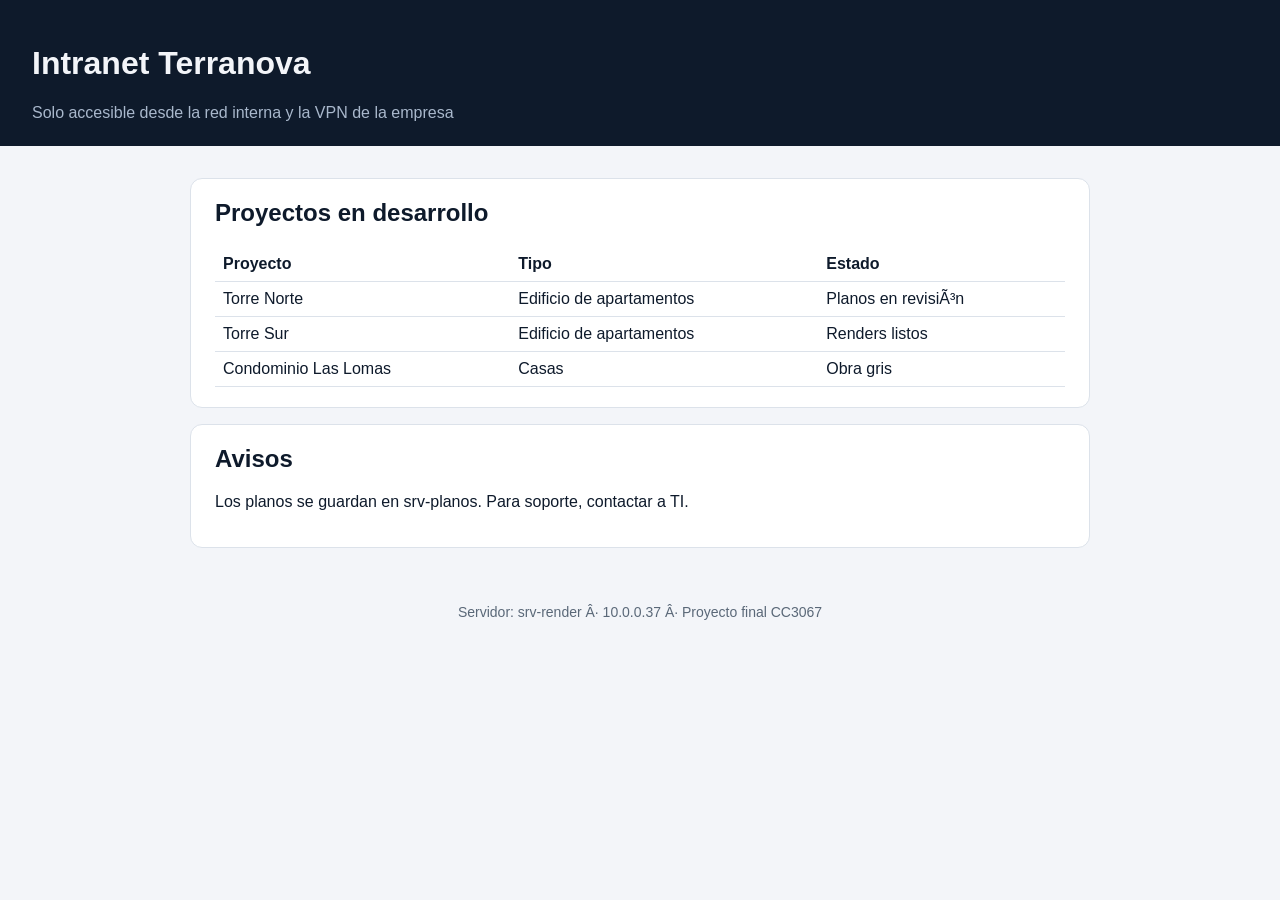
==== config-fase3/intranet.html @ af99b327 "cambios fase 3" ====
<!doctype html>
<html lang="es">
<head>
<meta charset="utf-8">
<meta name="viewport" content="width=device-width, initial-scale=1">
<title>Intranet Terranova</title>
<style>
  body { font-family: Arial, sans-serif; margin: 0; background: #f3f5f9; color: #0e1a2b; }
  header { background: #0e1a2b; color: #f3f5f9; padding: 24px 32px; }
  header p { color: #a9b8cc; margin: 4px 0 0; }
  main { max-width: 900px; margin: 32px auto; padding: 0 16px; }
  .card { background: #fff; border: 1px solid #dce2ea; border-radius: 12px; padding: 20px 24px; margin-bottom: 16px; }
  h2 { margin-top: 0; }
  table { border-collapse: collapse; width: 100%; }
  th, td { text-align: left; padding: 8px; border-bottom: 1px solid #dce2ea; }
  footer { text-align: center; color: #5a6878; font-size: 14px; padding: 24px; }
</style>
</head>
<body>
<header>
  <h1>Intranet Terranova</h1>
  <p>Solo accesible desde la red interna y la VPN de la empresa</p>
</header>
<main>
  <div class="card">
    <h2>Proyectos en desarrollo</h2>
    <table>
      <tr><th>Proyecto</th><th>Tipo</th><th>Estado</th></tr>
      <tr><td>Torre Norte</td><td>Edificio de apartamentos</td><td>Planos en revisiÃ³n</td></tr>
      <tr><td>Torre Sur</td><td>Edificio de apartamentos</td><td>Renders listos</td></tr>
      <tr><td>Condominio Las Lomas</td><td>Casas</td><td>Obra gris</td></tr>
    </table>
  </div>
  <div class="card">
    <h2>Avisos</h2>
    <p>Los planos se guardan en srv-planos. Para soporte, contactar a TI.</p>
  </div>
</main>
<footer>Servidor: srv-render Â· 10.0.0.37 Â· Proyecto final CC3067</footer>
</body>
</html>
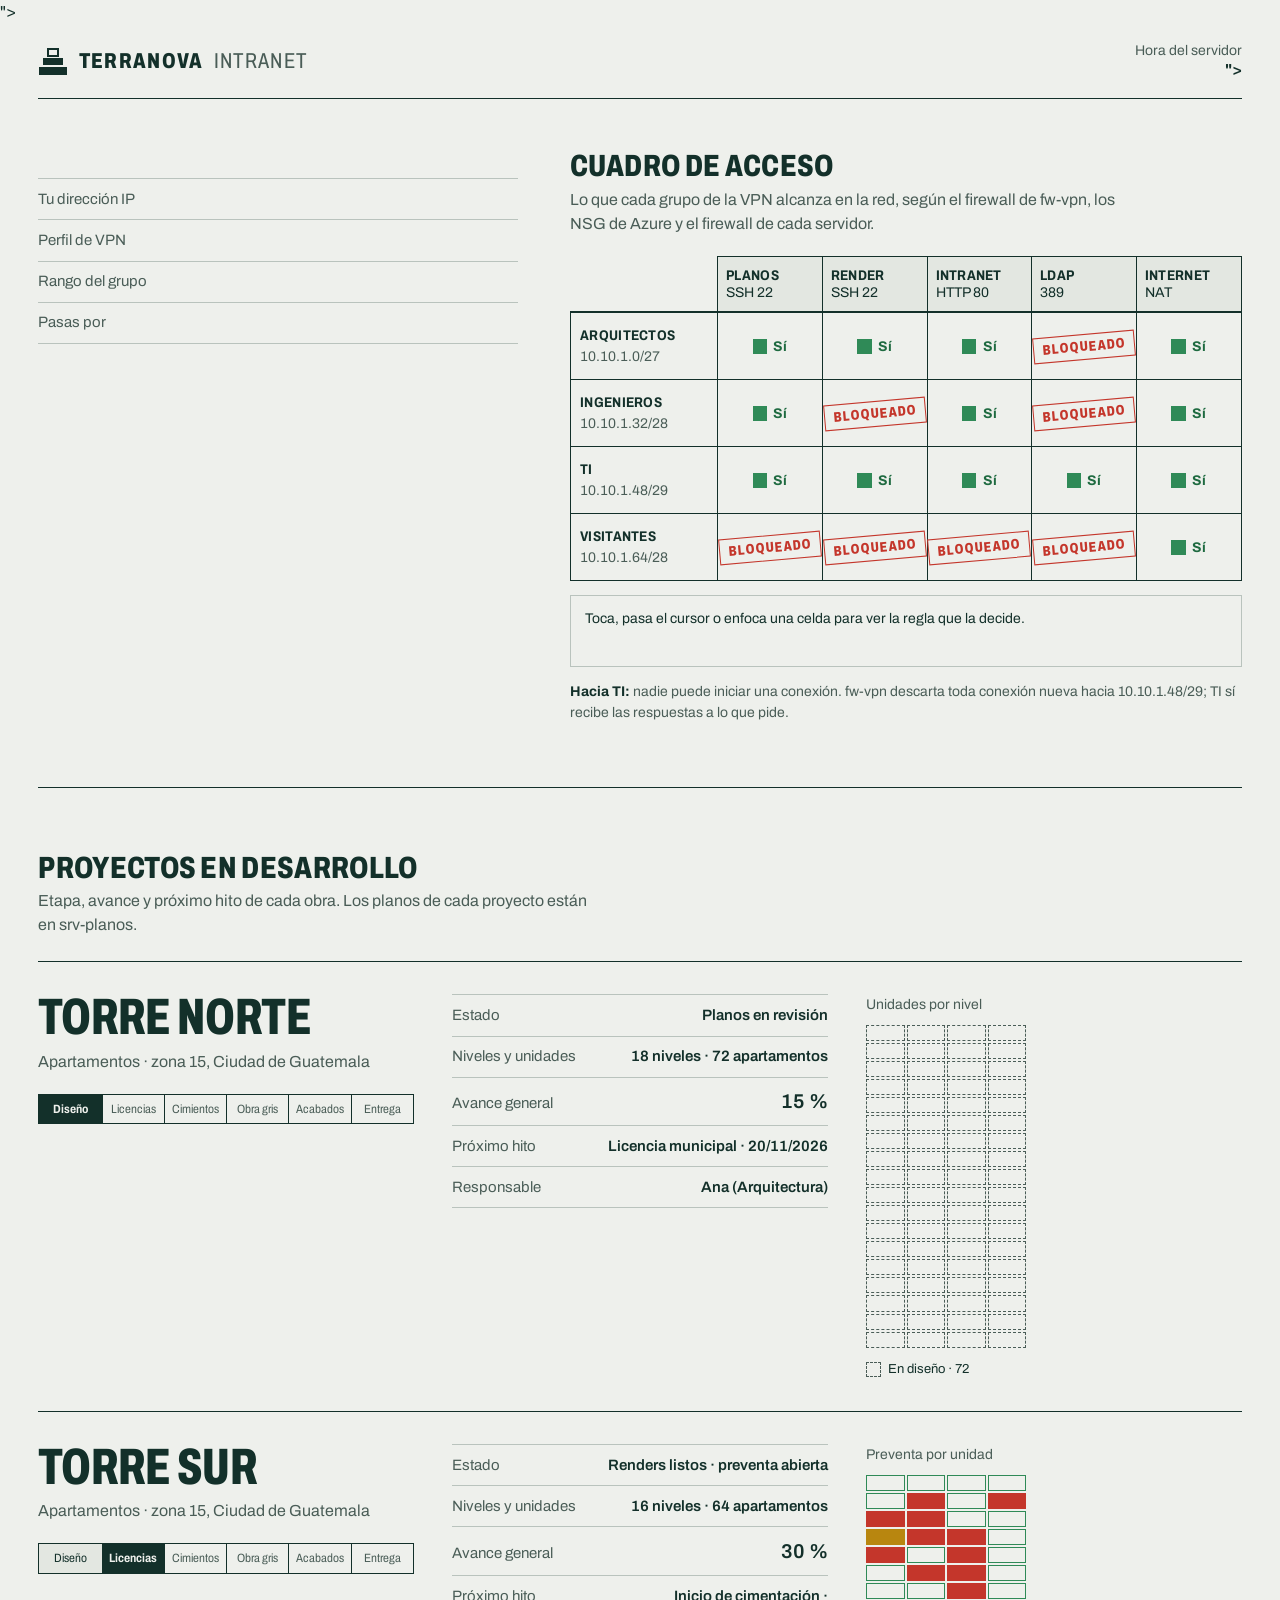
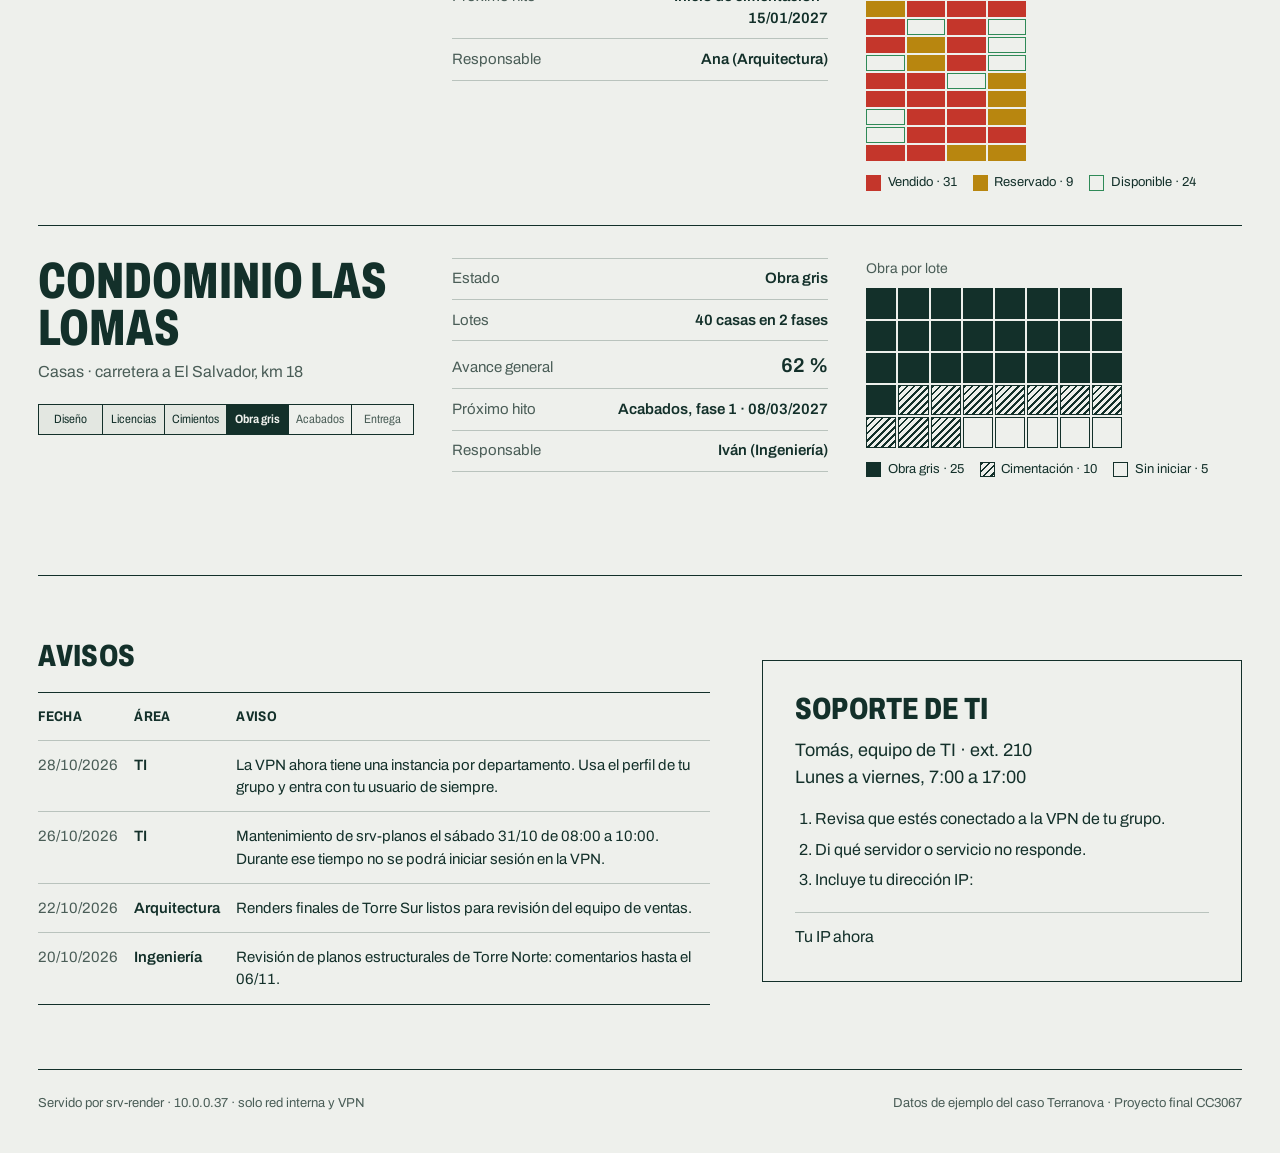
==== commit ff0d4b18: "feat: rediseñar intranet con detección de grupo por IP de la VPN" ====
--- a/config-fase3/intranet.html
+++ b/config-fase3/intranet.html
@@ -1,41 +1,502 @@
 <!doctype html>
-<html lang="es">
+<html lang="es" data-grupo="<!--# echo var="grupo" default="desconocido" -->">
 <head>
 <meta charset="utf-8">
 <meta name="viewport" content="width=device-width, initial-scale=1">
 <title>Intranet Terranova</title>
+<link rel="preload" href="archivo.woff2" as="font" type="font/woff2" crossorigin>
 <style>
-  body { font-family: Arial, sans-serif; margin: 0; background: #f3f5f9; color: #0e1a2b; }
-  header { background: #0e1a2b; color: #f3f5f9; padding: 24px 32px; }
-  header p { color: #a9b8cc; margin: 4px 0 0; }
-  main { max-width: 900px; margin: 32px auto; padding: 0 16px; }
-  .card { background: #fff; border: 1px solid #dce2ea; border-radius: 12px; padding: 20px 24px; margin-bottom: 16px; }
-  h2 { margin-top: 0; }
-  table { border-collapse: collapse; width: 100%; }
-  th, td { text-align: left; padding: 8px; border-bottom: 1px solid #dce2ea; }
-  footer { text-align: center; color: #5a6878; font-size: 14px; padding: 24px; }
+@font-face {
+  font-family: "Archivo";
+  src: url("archivo.woff2") format("woff2");
+  font-weight: 100 900;
+  font-stretch: 62% 125%;
+  font-display: swap;
+}
+
+:root {
+  --papel: #eef0ec;
+  --papel-hondo: #e3e7e1;
+  --tinta: #13302a;
+  --tinta-suave: #4a5d57;
+  --linea: #13302a;
+  --linea-tenue: #b9c3bd;
+  --si: #2f8a57;
+  --si-texto: #1e6a40;
+  --no: #c4362b;
+  --reserva: #b8860f; /* más oscuro que #d9a21f para que la celda se distinga del papel (2.8:1) */
+  --grupo: #13302a;
+  --grupo-fondo: #dfe6e2;
+  color-scheme: light;
+}
+html[data-grupo="arquitectos"] { --grupo: #1e4f8f; --grupo-fondo: #dde6f1; }
+html[data-grupo="ingenieros"]  { --grupo: #9a4a17; --grupo-fondo: #f2e3d8; }
+html[data-grupo="ti"]          { --grupo: #5a3d8a; --grupo-fondo: #e7e1f0; }
+html[data-grupo="visitantes"]  { --grupo: #55605b; --grupo-fondo: #e4e7e5; }
+
+* { box-sizing: border-box; }
+.sr { position: absolute; width: 1px; height: 1px; overflow: hidden; clip: rect(0 0 0 0); white-space: nowrap; }
+html { background: var(--papel); scrollbar-color: var(--tinta-suave) var(--papel-hondo); }
+body {
+  margin: 0;
+  font-family: "Archivo", system-ui, sans-serif;
+  font-stretch: 100%;
+  font-size: 1rem;
+  line-height: 1.5;
+  color: var(--tinta);
+  background: var(--papel);
+  -webkit-font-smoothing: antialiased;
+}
+::selection { background: var(--grupo); color: var(--papel); }
+a { color: inherit; text-underline-offset: 0.2em; }
+:focus-visible { outline: 2px solid var(--grupo); outline-offset: 2px; }
+
+.hoja { max-width: 88rem; margin: 0 auto; padding: 0 clamp(1rem, 3vw, 2.5rem); }
+
+/* Encabezado */
+.barra {
+  display: flex; align-items: center; justify-content: space-between; gap: 1rem;
+  padding: 1.1rem 0; border-bottom: 1px solid var(--linea);
+}
+.marca { display: flex; align-items: center; gap: 0.65rem; text-decoration: none; }
+.marca svg { width: 30px; height: 30px; flex: none; }
+.marca b { font-stretch: 75%; font-weight: 800; font-size: 1.35rem; letter-spacing: 0.06em; text-transform: uppercase; }
+.marca span { font-stretch: 75%; font-size: 1.35rem; font-weight: 400; color: var(--tinta-suave); text-transform: uppercase; letter-spacing: 0.06em; }
+.reloj { text-align: right; font-size: 0.875rem; line-height: 1.3; color: var(--tinta-suave); font-variant-numeric: tabular-nums; }
+.reloj time { display: block; color: var(--tinta); font-weight: 600; font-size: 1rem; }
+
+/* Ficha de conexión + cuadro */
+.portada {
+  display: grid; grid-template-columns: minmax(0, 5fr) minmax(0, 7fr);
+  gap: clamp(2rem, 4vw, 4rem); padding: clamp(2rem, 4vw, 3.5rem) 0 clamp(2.5rem, 5vw, 4rem);
+  border-bottom: 1px solid var(--linea);
+}
+.conexion h1 {
+  margin: 0 0 0.75rem;
+  font-stretch: 68%; font-weight: 800; text-transform: uppercase;
+  font-size: clamp(3rem, 7.2vw, 6rem); line-height: 0.9; letter-spacing: -0.01em;
+  color: var(--grupo);
+}
+.conexion .lema { margin: 0 0 1.75rem; max-width: 34ch; font-size: 1.125rem; line-height: 1.45; }
+.solo { display: none; }
+html[data-grupo="arquitectos"] .solo.arquitectos,
+html[data-grupo="ingenieros"]  .solo.ingenieros,
+html[data-grupo="ti"]          .solo.ti,
+html[data-grupo="visitantes"]  .solo.visitantes,
+html[data-grupo="interna"]     .solo.interna,
+html[data-grupo="desconocido"] .solo.desconocido { display: revert; }
+
+.ficha { width: 100%; border-collapse: collapse; font-size: 0.9375rem; font-variant-numeric: tabular-nums; }
+.ficha th, .ficha td { padding: 0.55rem 0; border-top: 1px solid var(--linea-tenue); vertical-align: baseline; }
+.ficha tr:last-child th, .ficha tr:last-child td { border-bottom: 1px solid var(--linea-tenue); }
+.ficha th { text-align: left; font-weight: 400; color: var(--tinta-suave); padding-right: 1rem; white-space: nowrap; }
+.ficha td { text-align: right; font-weight: 600; }
+
+.cuadro-caja h2, .seccion h2 {
+  margin: 0 0 0.35rem; font-stretch: 75%; font-weight: 800; text-transform: uppercase;
+  font-size: clamp(1.5rem, 2.4vw, 2rem); line-height: 1.05; letter-spacing: 0.01em;
+}
+.nota { margin: 0 0 1.25rem; color: var(--tinta-suave); max-width: 62ch; }
+
+.cuadro { width: 100%; border-collapse: collapse; font-size: 0.875rem; font-variant-numeric: tabular-nums; table-layout: fixed; }
+.cuadro th, .cuadro td { border: 1px solid var(--linea); padding: 0; }
+.cuadro thead th {
+  padding: 0.6rem 0.5rem; text-align: left; vertical-align: bottom; font-weight: 400; line-height: 1.25;
+  background: var(--papel-hondo);
+}
+.cuadro thead th b { display: block; font-weight: 700; text-transform: uppercase; font-stretch: 85%; letter-spacing: 0.02em; }
+.cuadro thead th:first-child { width: 22%; background: transparent; border-top-color: transparent; border-left-color: transparent; }
+.cuadro tbody th { padding: 0.75rem 0.6rem; text-align: left; font-weight: 700; text-transform: uppercase; font-stretch: 85%; letter-spacing: 0.02em; }
+.cuadro tbody th small { display: block; font-weight: 400; text-transform: none; font-stretch: 100%; letter-spacing: 0; color: var(--tinta-suave); font-size: 0.875rem; }
+.tuyo { display: none; color: var(--grupo); }
+html[data-grupo="arquitectos"] tr.f-arquitectos,
+html[data-grupo="ingenieros"]  tr.f-ingenieros,
+html[data-grupo="ti"]          tr.f-ti,
+html[data-grupo="visitantes"]  tr.f-visitantes { background: var(--grupo-fondo); }
+html[data-grupo="arquitectos"] tr.f-arquitectos .tuyo,
+html[data-grupo="ingenieros"]  tr.f-ingenieros .tuyo,
+html[data-grupo="ti"]          tr.f-ti .tuyo,
+html[data-grupo="visitantes"]  tr.f-visitantes .tuyo { display: inline; }
+html[data-grupo="arquitectos"] tr.f-arquitectos th,
+html[data-grupo="ingenieros"]  tr.f-ingenieros th,
+html[data-grupo="ti"]          tr.f-ti th,
+html[data-grupo="visitantes"]  tr.f-visitantes th { color: var(--grupo); }
+
+.celda {
+  display: flex; align-items: center; justify-content: center; gap: 0.4rem;
+  width: 100%; min-height: 3.6rem; padding: 0.5rem 0.25rem; margin: 0;
+  border: 0; background: transparent; font: inherit; color: inherit; cursor: help;
+}
+.celda:hover, .celda:focus-visible, .celda[aria-pressed="true"] { background: rgba(19, 48, 42, 0.07); }
+.celda:focus-visible { outline-offset: -3px; }
+.si-marca { width: 0.9rem; height: 0.9rem; background: var(--si); flex: none; }
+.si-texto { font-weight: 700; color: var(--si-texto); }
+.sello {
+  display: inline-block; padding: 0.3rem 0.5rem; line-height: 1; border: 1px solid var(--no); color: var(--no);
+  font-weight: 800; font-stretch: 75%; text-transform: uppercase; letter-spacing: 0.08em;
+  transform: rotate(-5deg);
+}
+.sello .c { display: none; }
+.lectura {
+  margin-top: 0.85rem; padding: 0.75rem 0.9rem; border: 1px solid var(--linea-tenue);
+  font-size: 0.875rem; line-height: 1.5; min-height: 4.5rem; background: var(--papel);
+}
+.lectura b { font-weight: 700; }
+.lectura code { font-family: ui-monospace, "Cascadia Mono", Menlo, monospace; font-size: 0.8125rem; color: var(--tinta); background: var(--papel-hondo); padding: 0.05rem 0.3rem; }
+.hacia-ti { margin: 0.85rem 0 0; font-size: 0.875rem; color: var(--tinta-suave); }
+.hacia-ti b { color: var(--tinta); }
+
+/* Proyectos */
+.seccion { padding: clamp(2.5rem, 5vw, 4rem) 0; border-bottom: 1px solid var(--linea); }
+.proyecto {
+  display: grid; grid-template-columns: minmax(0, 4fr) minmax(0, 4fr) minmax(0, 4fr);
+  gap: clamp(1.5rem, 3vw, 3rem); padding: 2rem 0; border-top: 1px solid var(--linea);
+  align-items: start;
+}
+.proyecto:first-of-type { margin-top: 1.5rem; }
+.proyecto h3 {
+  margin: 0; font-stretch: 68%; font-weight: 800; text-transform: uppercase;
+  font-size: clamp(2.25rem, 4vw, 3.25rem); line-height: 0.92;
+}
+.proyecto .donde { margin: 0.5rem 0 1.25rem; color: var(--tinta-suave); }
+.etapas { display: grid; grid-template-columns: repeat(6, 1fr); list-style: none; margin: 0; padding: 0; border: 1px solid var(--linea); }
+.etapas li {
+  padding: 0.45rem 0.3rem; font-size: 0.75rem; line-height: 1.2; text-align: center;
+  border-left: 1px solid var(--linea); color: var(--tinta-suave); font-stretch: 85%;
+}
+.etapas li:first-child { border-left: 0; }
+.etapas li.hecha { background: var(--papel-hondo); color: var(--tinta); }
+.etapas li.actual { background: var(--tinta); color: var(--papel); font-weight: 700; }
+.avance-num { font-size: 1.25rem; }
+
+.unidades-caja figcaption { font-size: 0.875rem; color: var(--tinta-suave); margin-bottom: 0.6rem; }
+.unidades { display: grid; gap: 2px; }
+.unidades.torre { grid-template-columns: repeat(4, 1fr); max-width: 10rem; }
+.unidades.lotes { grid-template-columns: repeat(8, 1fr); max-width: 16rem; }
+.u { aspect-ratio: 2.4; border: 1px solid var(--tinta); background: transparent; }
+.lotes .u { aspect-ratio: 1; }
+.u.vendido { background: var(--no); border-color: var(--no); }
+.u.reservado { background: var(--reserva); border-color: var(--reserva); }
+.u.disponible { background: transparent; border-color: var(--si); }
+.u.gris { background: var(--tinta); }
+.u.cimiento { background: repeating-linear-gradient(135deg, var(--tinta) 0 2px, transparent 2px 5px); }
+.u.diseno { border-style: dashed; border-color: var(--tinta-suave); }
+.leyenda { display: flex; flex-wrap: wrap; gap: 0.4rem 1rem; margin: 0.75rem 0 0; padding: 0; list-style: none; font-size: 0.8125rem; font-variant-numeric: tabular-nums; }
+.leyenda li { display: flex; align-items: center; gap: 0.4rem; }
+.leyenda .u { width: 0.95rem; aspect-ratio: auto; height: 0.95rem; }
+
+/* Avisos y soporte */
+.dos { display: grid; grid-template-columns: minmax(0, 7fr) minmax(0, 5fr); gap: clamp(2rem, 4vw, 4rem); }
+.avisos { width: 100%; border-collapse: collapse; margin-top: 1.25rem; font-size: 0.9375rem; font-variant-numeric: tabular-nums; }
+.avisos th, .avisos td { text-align: left; vertical-align: baseline; padding: 0.8rem 1rem 0.8rem 0; border-top: 1px solid var(--linea-tenue); }
+.avisos thead th { border-top: 1px solid var(--linea); font-weight: 700; text-transform: uppercase; font-stretch: 85%; letter-spacing: 0.02em; font-size: 0.875rem; }
+.avisos td:first-child { white-space: nowrap; color: var(--tinta-suave); }
+.avisos td:nth-child(2) { white-space: nowrap; font-weight: 600; }
+.avisos tr:last-child td { border-bottom: 1px solid var(--linea); }
+.area-m { display: none; }
+.soporte { border: 1px solid var(--linea); padding: clamp(1.25rem, 2.5vw, 2rem); margin-top: 1.25rem; align-self: start; }
+.soporte h2 { margin-bottom: 0.75rem; }
+.soporte .quien { margin: 0 0 1rem; font-size: 1.125rem; }
+.soporte ol { margin: 0 0 1.25rem; padding-left: 1.25rem; }
+.soporte li { margin-bottom: 0.4rem; }
+.soporte .tu-ip { display: flex; justify-content: space-between; align-items: baseline; gap: 1rem; padding: 0.75rem 0 0; border-top: 1px solid var(--linea-tenue); font-variant-numeric: tabular-nums; }
+.soporte .tu-ip strong { font-size: 1.25rem; color: var(--grupo); }
+
+.pie { display: flex; flex-wrap: wrap; justify-content: space-between; gap: 0.5rem 2rem; padding: 1.5rem 0 2.5rem; font-size: 0.8125rem; color: var(--tinta-suave); }
+
+/* Sellos: se imprimen una vez al cargar */
+@media (prefers-reduced-motion: no-preference) {
+  .sello { animation: sellar 420ms cubic-bezier(0.16, 1, 0.3, 1) backwards; animation-delay: calc(var(--i, 0) * 60ms + 200ms); }
+  @keyframes sellar {
+    from { transform: rotate(-5deg) scale(1.7); opacity: 0; }
+    to   { transform: rotate(-5deg) scale(1); opacity: 1; }
+  }
+}
+
+@media (max-width: 64rem) {
+  .portada, .dos { grid-template-columns: 1fr; }
+  .proyecto { grid-template-columns: 1fr 1fr; }
+  .proyecto > :first-child { grid-column: 1 / -1; }
+}
+@media (max-width: 40rem) {
+  .proyecto { grid-template-columns: 1fr; }
+  .cuadro { font-size: 0.8125rem; }
+  .cuadro thead th { padding: 0.5rem 0.25rem; font-size: 0.75rem; }
+  .cuadro thead th span { display: none; }
+  .cuadro tbody th { padding: 0.6rem 0.4rem; }
+  .cuadro tbody th small { display: none; }
+  .celda { min-height: 3.2rem; }
+  .si-texto { display: none; }
+  .sello { padding: 0.3rem 0.4rem; letter-spacing: 0.06em; }
+  .sello .l { display: none; }
+  .sello .c { display: inline; }
+  .cuadro thead th:first-child { width: 31%; }
+  .cuadro thead th b { font-stretch: 70%; letter-spacing: 0; font-size: 0.6875rem; }
+  .cuadro tbody th { font-size: 0.75rem; overflow-wrap: anywhere; }
+  .tuyo { display: none !important; }
+  .marca span { display: none; }
+  .avisos td:nth-child(2), .avisos th:nth-child(2) { display: none; }
+  .area-m { display: block; font-weight: 600; color: var(--tinta); }
+}
 </style>
 </head>
 <body>
-<header>
-  <h1>Intranet Terranova</h1>
-  <p>Solo accesible desde la red interna y la VPN de la empresa</p>
+<div class="hoja">
+
+<header class="barra">
+  <a class="marca" href="/" aria-label="Terranova, inicio de la intranet">
+    <svg viewBox="0 0 30 30" aria-hidden="true"><rect x="1" y="21" width="28" height="8" fill="#13302a"/><rect x="5" y="12" width="20" height="7" fill="#13302a"/><rect x="10" y="3" width="10" height="7" fill="none" stroke="#13302a" stroke-width="2"/></svg>
+    <b>Terranova</b><span>Intranet</span>
+  </a>
+  <div class="reloj">
+    Hora del servidor
+    <time id="hora" data-epoch="<!--# config timefmt="%s" --><!--# echo var="date_gmt" -->"><!--# config timefmt="%d/%m/%Y %H:%M UTC" --><!--# echo var="date_gmt" --></time>
+  </div>
 </header>
-<main>
-  <div class="card">
-    <h2>Proyectos en desarrollo</h2>
-    <table>
-      <tr><th>Proyecto</th><th>Tipo</th><th>Estado</th></tr>
-      <tr><td>Torre Norte</td><td>Edificio de apartamentos</td><td>Planos en revisiÃ³n</td></tr>
-      <tr><td>Torre Sur</td><td>Edificio de apartamentos</td><td>Renders listos</td></tr>
-      <tr><td>Condominio Las Lomas</td><td>Casas</td><td>Obra gris</td></tr>
+
+<section class="portada" aria-labelledby="grupo">
+  <div class="conexion">
+    <h1 id="grupo">
+      <span class="solo arquitectos">Arquitectos</span><span class="solo ingenieros">Ingenieros</span><span class="solo ti">TI</span><span class="solo visitantes">Visitantes</span><span class="solo interna">Red interna</span><span class="solo desconocido">Sin identificar</span>
+    </h1>
+    <p class="lema">
+      <span class="solo arquitectos">Puedes entrar por SSH a srv-planos y a srv-render, ver la intranet y salir a Internet por la VPN.</span>
+      <span class="solo ingenieros">Puedes entrar por SSH a srv-planos y ver la intranet. De srv-render solo te llega esta página.</span>
+      <span class="solo ti">Llegas a todos los servidores. Nadie puede iniciar una conexión hacia tu equipo.</span>
+      <span class="solo visitantes">Tu VPN solo da salida a Internet. Si ves esta página, avisa a TI.</span>
+      <span class="solo interna">Estás en un equipo de la red de Azure, no en la VPN. El cuadro muestra qué alcanza cada grupo.</span>
+      <span class="solo desconocido">La red no reconoce tu dirección como parte de ningún grupo. Conéctate a la VPN de tu departamento.</span>
+    </p>
+    <table class="ficha">
+      <tr><th scope="row">Tu dirección IP</th><td><!--# echo var="remote_addr" --></td></tr>
+      <tr><th scope="row">Perfil de VPN</th><td>
+        <span class="solo arquitectos">terranova-arquitectos · UDP 1194</span><span class="solo ingenieros">terranova-ingenieros · UDP 1195</span><span class="solo ti">terranova-ti · UDP 1196</span><span class="solo visitantes">terranova-visitantes · UDP 1197</span><span class="solo interna">Sin VPN</span><span class="solo desconocido">Ninguno</span>
+      </td></tr>
+      <tr><th scope="row">Rango del grupo</th><td>
+        <span class="solo arquitectos">10.10.1.0/27</span><span class="solo ingenieros">10.10.1.32/28</span><span class="solo ti">10.10.1.48/29</span><span class="solo visitantes">10.10.1.64/28</span><span class="solo interna">10.0.0.0/16</span><span class="solo desconocido">—</span>
+      </td></tr>
+      <tr><th scope="row">Pasas por</th><td><span class="solo arquitectos ingenieros ti visitantes">fw-vpn · 10.0.0.20</span><span class="solo interna">Directo, red de Azure</span><span class="solo desconocido">—</span></td></tr>
     </table>
   </div>
-  <div class="card">
-    <h2>Avisos</h2>
-    <p>Los planos se guardan en srv-planos. Para soporte, contactar a TI.</p>
+
+  <div class="cuadro-caja">
+    <h2>Cuadro de acceso</h2>
+    <p class="nota">Lo que cada grupo de la VPN alcanza en la red, según el firewall de fw-vpn, los NSG de Azure y el firewall de cada servidor.</p>
+    <table class="cuadro" id="cuadro">
+      <caption class="sr">Acceso por grupo de VPN a cada servicio</caption>
+      <thead>
+        <tr>
+          <th scope="col"><span class="sr">Grupo</span></th>
+          <th scope="col"><b>Planos</b><span>SSH 22</span></th>
+          <th scope="col"><b>Render</b><span>SSH 22</span></th>
+          <th scope="col"><b>Intranet</b><span>HTTP 80</span></th>
+          <th scope="col"><b>LDAP</b><span>389</span></th>
+          <th scope="col"><b>Internet</b><span>NAT</span></th>
+        </tr>
+      </thead>
+      <tbody>
+        <tr class="f-arquitectos">
+          <th scope="row">Arquitectos <span class="tuyo">· tú</span><small>10.10.1.0/27</small></th>
+          <td><button type="button" class="celda" data-regla="&lt;b&gt;Arquitectos → srv-planos, SSH: permitido.&lt;/b&gt; fw-vpn: &lt;code&gt;ip saddr 10.10.1.0/27 ip daddr 10.0.0.36 tcp dport 22 accept&lt;/code&gt;. srv-planos: &lt;code&gt;tcp dport 22 ip saddr { 10.0.0.20, 10.10.1.0/27, 10.10.1.32/28 } accept&lt;/code&gt;. SSSD acepta el grupo arquitectos."><span class="si-marca" aria-hidden="true"></span><span class="si-texto">Sí</span><span class="sr">Permitido</span></button></td>
+          <td><button type="button" class="celda" data-regla="&lt;b&gt;Arquitectos → srv-render, SSH: permitido.&lt;/b&gt; fw-vpn: &lt;code&gt;ip saddr 10.10.1.0/27 ip daddr 10.0.0.37 tcp dport { 22, 80 } accept&lt;/code&gt;. srv-render: &lt;code&gt;tcp dport 22 ip saddr { 10.0.0.20, 10.0.0.36, 10.10.1.0/27 } accept&lt;/code&gt;. SSSD acepta el grupo arquitectos."><span class="si-marca" aria-hidden="true"></span><span class="si-texto">Sí</span><span class="sr">Permitido</span></button></td>
+          <td><button type="button" class="celda" data-regla="&lt;b&gt;Arquitectos → intranet: permitido.&lt;/b&gt; fw-vpn: &lt;code&gt;ip saddr 10.10.1.0/27 ip daddr 10.0.0.37 tcp dport { 22, 80 } accept&lt;/code&gt;. srv-render: &lt;code&gt;tcp dport 80 ip saddr { 10.0.0.0/16, 10.10.1.0/27, 10.10.1.32/28 } accept&lt;/code&gt;. NSG de Servidores: Allow-Web-Intranet."><span class="si-marca" aria-hidden="true"></span><span class="si-texto">Sí</span><span class="sr">Permitido</span></button></td>
+          <td><button type="button" class="celda" data-regla="&lt;b&gt;Arquitectos → LDAP: bloqueado.&lt;/b&gt; Ninguna regla de fw-vpn acepta 10.10.1.0/27 hacia el puerto 389: cae en &lt;code&gt;counter comment &amp;quot;resto-bloqueado&amp;quot;&lt;/code&gt; con política DROP. srv-planos solo acepta LDAP de fw-vpn y srv-render: &lt;code&gt;tcp dport { 389, 636 } ip saddr { 10.0.0.20, 10.0.0.37 } accept&lt;/code&gt;."><span class="sello" style="--i:0"><span class="l">Bloqueado</span><span class="c">No</span></span></button></td>
+          <td><button type="button" class="celda" data-regla="&lt;b&gt;Arquitectos → Internet: permitido.&lt;/b&gt; fw-vpn: &lt;code&gt;ip saddr { 10.10.1.0/27, 10.10.1.32/28, 10.0.0.32/28 } ip daddr != { 10.0.0.0/8, 172.16.0.0/12, 192.168.0.0/16 } oifname &amp;quot;eth0&amp;quot; accept&lt;/code&gt;, y el NAT: &lt;code&gt;oifname &amp;quot;eth0&amp;quot; ip saddr { 10.10.1.0/24, 10.0.0.32/28 } … masquerade&lt;/code&gt;."><span class="si-marca" aria-hidden="true"></span><span class="si-texto">Sí</span><span class="sr">Permitido</span></button></td>
+        </tr>
+        <tr class="f-ingenieros">
+          <th scope="row">Ingenieros <span class="tuyo">· tú</span><small>10.10.1.32/28</small></th>
+          <td><button type="button" class="celda" data-regla="&lt;b&gt;Ingenieros → srv-planos, SSH: permitido.&lt;/b&gt; fw-vpn: &lt;code&gt;ip saddr 10.10.1.32/28 ip daddr 10.0.0.36 tcp dport 22 accept&lt;/code&gt;. srv-planos: &lt;code&gt;tcp dport 22 ip saddr { 10.0.0.20, 10.10.1.0/27, 10.10.1.32/28 } accept&lt;/code&gt;. SSSD acepta el grupo ingenieros."><span class="si-marca" aria-hidden="true"></span><span class="si-texto">Sí</span><span class="sr">Permitido</span></button></td>
+          <td><button type="button" class="celda" data-regla="&lt;b&gt;Ingenieros → srv-render, SSH: bloqueado.&lt;/b&gt; fw-vpn solo les abre el 80 de srv-render (&lt;code&gt;ip saddr 10.10.1.32/28 ip daddr 10.0.0.37 tcp dport 80 accept&lt;/code&gt;); el 22 cae en &lt;code&gt;counter comment &amp;quot;resto-bloqueado&amp;quot;&lt;/code&gt;. srv-render tampoco los deja: &lt;code&gt;tcp dport 22 ip saddr { 10.0.0.20, 10.0.0.36, 10.10.1.0/27 } accept&lt;/code&gt;, y su SSSD solo permite arquitectos y ti."><span class="sello" style="--i:1"><span class="l">Bloqueado</span><span class="c">No</span></span></button></td>
+          <td><button type="button" class="celda" data-regla="&lt;b&gt;Ingenieros → intranet: permitido.&lt;/b&gt; fw-vpn: &lt;code&gt;ip saddr 10.10.1.32/28 ip daddr 10.0.0.37 tcp dport 80 accept&lt;/code&gt;. srv-render: &lt;code&gt;tcp dport 80 ip saddr { 10.0.0.0/16, 10.10.1.0/27, 10.10.1.32/28 } accept&lt;/code&gt;."><span class="si-marca" aria-hidden="true"></span><span class="si-texto">Sí</span><span class="sr">Permitido</span></button></td>
+          <td><button type="button" class="celda" data-regla="&lt;b&gt;Ingenieros → LDAP: bloqueado.&lt;/b&gt; Ninguna regla de fw-vpn acepta 10.10.1.32/28 hacia el 389: cae en &lt;code&gt;counter comment &amp;quot;resto-bloqueado&amp;quot;&lt;/code&gt;. srv-planos: &lt;code&gt;tcp dport { 389, 636 } ip saddr { 10.0.0.20, 10.0.0.37 } accept&lt;/code&gt;."><span class="sello" style="--i:2"><span class="l">Bloqueado</span><span class="c">No</span></span></button></td>
+          <td><button type="button" class="celda" data-regla="&lt;b&gt;Ingenieros → Internet: permitido.&lt;/b&gt; fw-vpn: &lt;code&gt;ip saddr { 10.10.1.0/27, 10.10.1.32/28, 10.0.0.32/28 } ip daddr != { 10.0.0.0/8, 172.16.0.0/12, 192.168.0.0/16 } oifname &amp;quot;eth0&amp;quot; accept&lt;/code&gt;, y el NAT: &lt;code&gt;oifname &amp;quot;eth0&amp;quot; ip saddr { 10.10.1.0/24, 10.0.0.32/28 } … masquerade&lt;/code&gt;."><span class="si-marca" aria-hidden="true"></span><span class="si-texto">Sí</span><span class="sr">Permitido</span></button></td>
+        </tr>
+        <tr class="f-ti">
+          <th scope="row">TI <span class="tuyo">· tú</span><small>10.10.1.48/29</small></th>
+          <td><button type="button" class="celda" data-regla="&lt;b&gt;TI → srv-planos: permitido.&lt;/b&gt; fw-vpn: &lt;code&gt;ip saddr 10.10.1.48/29 accept&lt;/code&gt; (TI llega a todo). srv-planos: &lt;code&gt;ip saddr 10.10.1.48/29 accept&lt;/code&gt;."><span class="si-marca" aria-hidden="true"></span><span class="si-texto">Sí</span><span class="sr">Permitido</span></button></td>
+          <td><button type="button" class="celda" data-regla="&lt;b&gt;TI → srv-render: permitido.&lt;/b&gt; fw-vpn: &lt;code&gt;ip saddr 10.10.1.48/29 accept&lt;/code&gt;. srv-render: &lt;code&gt;ip saddr 10.10.1.48/29 accept&lt;/code&gt;. SSSD acepta el grupo ti."><span class="si-marca" aria-hidden="true"></span><span class="si-texto">Sí</span><span class="sr">Permitido</span></button></td>
+          <td><button type="button" class="celda" data-regla="&lt;b&gt;TI → intranet: permitido.&lt;/b&gt; fw-vpn: &lt;code&gt;ip saddr 10.10.1.48/29 accept&lt;/code&gt;. srv-render: &lt;code&gt;ip saddr 10.10.1.48/29 accept&lt;/code&gt;."><span class="si-marca" aria-hidden="true"></span><span class="si-texto">Sí</span><span class="sr">Permitido</span></button></td>
+          <td><button type="button" class="celda" data-regla="&lt;b&gt;TI → LDAP: permitido.&lt;/b&gt; fw-vpn: &lt;code&gt;ip saddr 10.10.1.48/29 accept&lt;/code&gt;. srv-planos: &lt;code&gt;ip saddr 10.10.1.48/29 accept&lt;/code&gt;. Es el único grupo de la VPN que llega al directorio."><span class="si-marca" aria-hidden="true"></span><span class="si-texto">Sí</span><span class="sr">Permitido</span></button></td>
+          <td><button type="button" class="celda" data-regla="&lt;b&gt;TI → Internet: permitido.&lt;/b&gt; fw-vpn: &lt;code&gt;ip saddr 10.10.1.48/29 accept&lt;/code&gt;, y el NAT: &lt;code&gt;oifname &amp;quot;eth0&amp;quot; ip saddr { 10.10.1.0/24, 10.0.0.32/28 } … masquerade&lt;/code&gt;."><span class="si-marca" aria-hidden="true"></span><span class="si-texto">Sí</span><span class="sr">Permitido</span></button></td>
+        </tr>
+        <tr class="f-visitantes">
+          <th scope="row">Visitantes <span class="tuyo">· tú</span><small>10.10.1.64/28</small></th>
+          <td><button type="button" class="celda" data-regla="&lt;b&gt;Visitantes → srv-planos: bloqueado.&lt;/b&gt; fw-vpn: &lt;code&gt;ip saddr 10.10.1.64/28 ip daddr { 10.0.0.0/8, 172.16.0.0/12, 192.168.0.0/16 } counter drop comment &amp;quot;visitantes-interno&amp;quot;&lt;/code&gt;."><span class="sello" style="--i:3"><span class="l">Bloqueado</span><span class="c">No</span></span></button></td>
+          <td><button type="button" class="celda" data-regla="&lt;b&gt;Visitantes → srv-render: bloqueado.&lt;/b&gt; fw-vpn: &lt;code&gt;ip saddr 10.10.1.64/28 ip daddr { 10.0.0.0/8, 172.16.0.0/12, 192.168.0.0/16 } counter drop comment &amp;quot;visitantes-interno&amp;quot;&lt;/code&gt;."><span class="sello" style="--i:4"><span class="l">Bloqueado</span><span class="c">No</span></span></button></td>
+          <td><button type="button" class="celda" data-regla="&lt;b&gt;Visitantes → intranet: bloqueado.&lt;/b&gt; fw-vpn: &lt;code&gt;ip saddr 10.10.1.64/28 ip daddr { 10.0.0.0/8, 172.16.0.0/12, 192.168.0.0/16 } counter drop comment &amp;quot;visitantes-interno&amp;quot;&lt;/code&gt;. Además, ni el NSG de Servidores ni el firewall de srv-render aceptan 10.10.1.64/28."><span class="sello" style="--i:5"><span class="l">Bloqueado</span><span class="c">No</span></span></button></td>
+          <td><button type="button" class="celda" data-regla="&lt;b&gt;Visitantes → LDAP: bloqueado.&lt;/b&gt; fw-vpn: &lt;code&gt;ip saddr 10.10.1.64/28 ip daddr { 10.0.0.0/8, 172.16.0.0/12, 192.168.0.0/16 } counter drop comment &amp;quot;visitantes-interno&amp;quot;&lt;/code&gt;."><span class="sello" style="--i:6"><span class="l">Bloqueado</span><span class="c">No</span></span></button></td>
+          <td><button type="button" class="celda" data-regla="&lt;b&gt;Visitantes → Internet: permitido.&lt;/b&gt; fw-vpn: &lt;code&gt;ip saddr 10.10.1.64/28 oifname &amp;quot;eth0&amp;quot; accept&lt;/code&gt;, y el NAT: &lt;code&gt;oifname &amp;quot;eth0&amp;quot; ip saddr { 10.10.1.0/24, 10.0.0.32/28 } … masquerade&lt;/code&gt;. Pensado para clientes en la sala de ventas."><span class="si-marca" aria-hidden="true"></span><span class="si-texto">Sí</span><span class="sr">Permitido</span></button></td>
+        </tr>
+      </tbody>
+    </table>
+    <div class="lectura" id="lectura" aria-live="polite">Toca, pasa el cursor o enfoca una celda para ver la regla que la decide.</div>
+    <p class="hacia-ti"><b>Hacia TI:</b> nadie puede iniciar una conexión. fw-vpn descarta toda conexión nueva hacia 10.10.1.48/29; TI sí recibe las respuestas a lo que pide.</p>
   </div>
-</main>
-<footer>Servidor: srv-render Â· 10.0.0.37 Â· Proyecto final CC3067</footer>
+</section>
+
+<section class="seccion" aria-labelledby="t-proyectos">
+  <h2 id="t-proyectos">Proyectos en desarrollo</h2>
+  <p class="nota">Etapa, avance y próximo hito de cada obra. Los planos de cada proyecto están en srv-planos.</p>
+
+  <article class="proyecto">
+    <div>
+      <h3>Torre Norte</h3>
+      <p class="donde">Apartamentos · zona 15, Ciudad de Guatemala</p>
+      <ol class="etapas" aria-label="Etapa: diseño">
+        <li class="actual">Diseño</li><li>Licencias</li><li>Cimientos</li><li>Obra gris</li><li>Acabados</li><li>Entrega</li>
+      </ol>
+    </div>
+    <table class="ficha">
+      <tr><th scope="row">Estado</th><td>Planos en revisión</td></tr>
+      <tr><th scope="row">Niveles y unidades</th><td>18 niveles · 72 apartamentos</td></tr>
+      <tr><th scope="row">Avance general</th><td class="avance-num">15 %</td></tr>
+      <tr><th scope="row">Próximo hito</th><td>Licencia municipal · 20/11/2026</td></tr>
+      <tr><th scope="row">Responsable</th><td>Ana (Arquitectura)</td></tr>
+    </table>
+    <figure class="unidades-caja" style="margin:0">
+      <figcaption>Unidades por nivel</figcaption>
+      <div class="unidades torre" data-total="72" data-estados="diseno:72" role="img" aria-label="72 apartamentos, todos en diseño"></div>
+      <ul class="leyenda"><li><span class="u diseno"></span>En diseño · 72</li></ul>
+    </figure>
+  </article>
+
+  <article class="proyecto">
+    <div>
+      <h3>Torre Sur</h3>
+      <p class="donde">Apartamentos · zona 15, Ciudad de Guatemala</p>
+      <ol class="etapas" aria-label="Etapa: licencias">
+        <li class="hecha">Diseño</li><li class="actual">Licencias</li><li>Cimientos</li><li>Obra gris</li><li>Acabados</li><li>Entrega</li>
+      </ol>
+    </div>
+    <table class="ficha">
+      <tr><th scope="row">Estado</th><td>Renders listos · preventa abierta</td></tr>
+      <tr><th scope="row">Niveles y unidades</th><td>16 niveles · 64 apartamentos</td></tr>
+      <tr><th scope="row">Avance general</th><td class="avance-num">30 %</td></tr>
+      <tr><th scope="row">Próximo hito</th><td>Inicio de cimentación · 15/01/2027</td></tr>
+      <tr><th scope="row">Responsable</th><td>Ana (Arquitectura)</td></tr>
+    </table>
+    <figure class="unidades-caja" style="margin:0">
+      <figcaption>Preventa por unidad</figcaption>
+      <div class="unidades torre" data-total="64" data-estados="vendido:31,reservado:9,disponible:24" data-mezcla="1" role="img" aria-label="64 apartamentos: 31 vendidos, 9 reservados, 24 disponibles"></div>
+      <ul class="leyenda"><li><span class="u vendido"></span>Vendido · 31</li><li><span class="u reservado"></span>Reservado · 9</li><li><span class="u disponible"></span>Disponible · 24</li></ul>
+    </figure>
+  </article>
+
+  <article class="proyecto">
+    <div>
+      <h3>Condominio Las Lomas</h3>
+      <p class="donde">Casas · carretera a El Salvador, km 18</p>
+      <ol class="etapas" aria-label="Etapa: obra gris">
+        <li class="hecha">Diseño</li><li class="hecha">Licencias</li><li class="hecha">Cimientos</li><li class="actual">Obra gris</li><li>Acabados</li><li>Entrega</li>
+      </ol>
+    </div>
+    <table class="ficha">
+      <tr><th scope="row">Estado</th><td>Obra gris</td></tr>
+      <tr><th scope="row">Lotes</th><td>40 casas en 2 fases</td></tr>
+      <tr><th scope="row">Avance general</th><td class="avance-num">62 %</td></tr>
+      <tr><th scope="row">Próximo hito</th><td>Acabados, fase 1 · 08/03/2027</td></tr>
+      <tr><th scope="row">Responsable</th><td>Iván (Ingeniería)</td></tr>
+    </table>
+    <figure class="unidades-caja" style="margin:0">
+      <figcaption>Obra por lote</figcaption>
+      <div class="unidades lotes" data-total="40" data-estados="gris:25,cimiento:10,libre:5" role="img" aria-label="40 lotes: 25 en obra gris, 10 en cimentación, 5 sin iniciar"></div>
+      <ul class="leyenda"><li><span class="u gris"></span>Obra gris · 25</li><li><span class="u cimiento"></span>Cimentación · 10</li><li><span class="u"></span>Sin iniciar · 5</li></ul>
+    </figure>
+  </article>
+</section>
+
+<div class="seccion dos">
+  <section aria-labelledby="t-avisos">
+    <h2 id="t-avisos">Avisos</h2>
+    <table class="avisos">
+      <thead><tr><th scope="col">Fecha</th><th scope="col">Área</th><th scope="col">Aviso</th></tr></thead>
+      <tbody>
+        <tr><td>28/10/2026<span class="area-m">TI</span></td><td>TI</td><td>La VPN ahora tiene una instancia por departamento. Usa el perfil de tu grupo y entra con tu usuario de siempre.</td></tr>
+        <tr><td>26/10/2026<span class="area-m">TI</span></td><td>TI</td><td>Mantenimiento de srv-planos el sábado 31/10 de 08:00 a 10:00. Durante ese tiempo no se podrá iniciar sesión en la VPN.</td></tr>
+        <tr><td>22/10/2026<span class="area-m">Arquitectura</span></td><td>Arquitectura</td><td>Renders finales de Torre Sur listos para revisión del equipo de ventas.</td></tr>
+        <tr><td>20/10/2026<span class="area-m">Ingeniería</span></td><td>Ingeniería</td><td>Revisión de planos estructurales de Torre Norte: comentarios hasta el 06/11.</td></tr>
+      </tbody>
+    </table>
+  </section>
+
+  <aside class="soporte" aria-labelledby="t-soporte">
+    <h2 id="t-soporte">Soporte de TI</h2>
+    <p class="quien">Tomás, equipo de TI · ext. 210<br>Lunes a viernes, 7:00 a 17:00</p>
+    <ol>
+      <li>Revisa que estés conectado a la VPN de tu grupo.</li>
+      <li>Di qué servidor o servicio no responde.</li>
+      <li>Incluye tu dirección IP:</li>
+    </ol>
+    <div class="tu-ip"><span>Tu IP ahora</span><strong><!--# echo var="remote_addr" --></strong></div>
+  </aside>
+</div>
+
+<footer class="pie">
+  <span>Servido por srv-render · 10.0.0.37 · solo red interna y VPN</span>
+  <span>Datos de ejemplo del caso Terranova · Proyecto final CC3067</span>
+</footer>
+
+</div>
+<script>
+(function () {
+  // Hora del servidor en la zona de Guatemala
+  var t = document.getElementById("hora");
+  var s = parseInt(t && t.getAttribute("data-epoch"), 10);
+  if (s > 0) {
+    try {
+      t.textContent = new Intl.DateTimeFormat("es-GT", {
+        timeZone: "America/Guatemala", day: "2-digit", month: "2-digit",
+        year: "numeric", hour: "2-digit", minute: "2-digit", hour12: false
+      }).format(new Date(s * 1000)).replace(",", "");
+      t.setAttribute("datetime", new Date(s * 1000).toISOString());
+    } catch (e) {}
+  }
+
+  // Lectura de la regla que decide cada celda
+  var lectura = document.getElementById("lectura");
+  var inicial = lectura.innerHTML, fija = null;
+  // Al abrir, mostrar la regla que más define al grupo detectado
+  var g = document.documentElement.getAttribute("data-grupo");
+  var propia = { arquitectos: [0, 3], ingenieros: [1, 1], ti: [2, 0], visitantes: [3, 2] }[g];
+  if (propia) {
+    var fila = document.querySelectorAll("#cuadro tbody tr")[propia[0]];
+    var celda = fila && fila.querySelectorAll(".celda")[propia[1]];
+    if (celda) { inicial = celda.getAttribute("data-regla"); lectura.innerHTML = inicial; }
+  }
+  function mostrar(b) { lectura.innerHTML = b.getAttribute("data-regla"); }
+  document.querySelectorAll("#cuadro .celda").forEach(function (b) {
+    b.addEventListener("mouseenter", function () { mostrar(b); });
+    b.addEventListener("focus", function () { mostrar(b); });
+    b.addEventListener("click", function () {
+      if (fija) fija.setAttribute("aria-pressed", "false");
+      fija = fija === b ? null : b;
+      if (fija) { fija.setAttribute("aria-pressed", "true"); mostrar(b); }
+    });
+  });
+  document.getElementById("cuadro").addEventListener("mouseleave", function () {
+    lectura.innerHTML = fija ? fija.getAttribute("data-regla") : inicial;
+  });
+
+  // Cuadros de unidades (de arriba hacia abajo: último nivel primero)
+  document.querySelectorAll(".unidades").forEach(function (g) {
+    var lista = [];
+    g.getAttribute("data-estados").split(",").forEach(function (p) {
+      var kv = p.split(":");
+      for (var i = 0; i < +kv[1]; i++) lista.push(kv[0]);
+    });
+    if (g.hasAttribute("data-mezcla")) {
+      var x = 7;
+      for (var i = lista.length - 1; i > 0; i--) {
+        x = (x * 9301 + 49297) % 233280;
+        var j = Math.floor(x / 233280 * (i + 1));
+        var tmp = lista[i]; lista[i] = lista[j]; lista[j] = tmp;
+      }
+    }
+    var html = "";
+    lista.forEach(function (e) { html += '<span class="u ' + (e === "libre" ? "" : e) + '"></span>'; });
+    g.innerHTML = html;
+  });
+})();
+</script>
 </body>
 </html>
